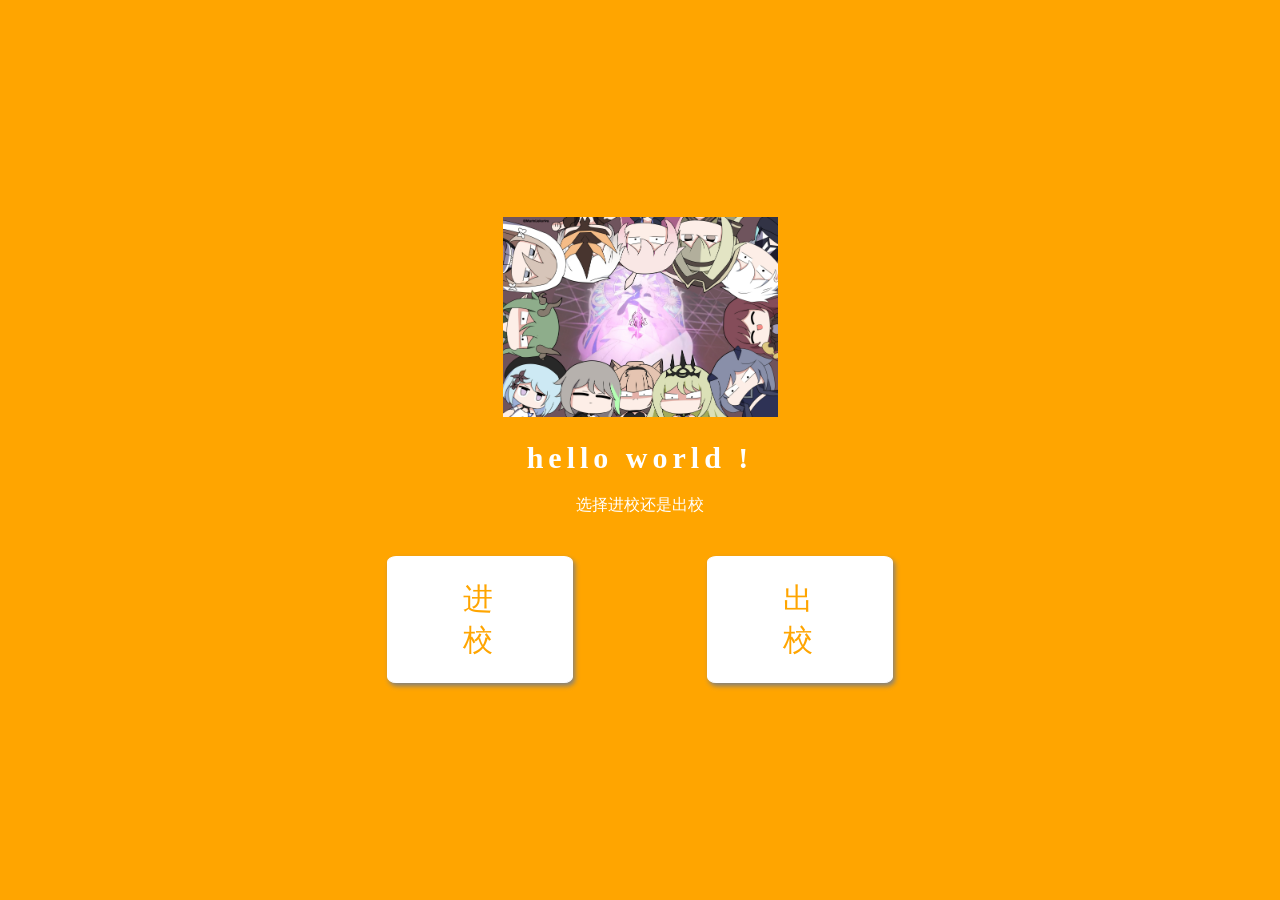
==== jjl/index.html @ 0a3acf49 "2" ====
<!DOCTYPE html>

<head>
    <meta charset="UTF-8">
    <title>进/出校</title>
    <link rel="stylesheet" type="text/css" href="mystyle.css">
</head>
    <body>
        <div class="box">

            <div class="top">
                <img src="img/look.jpg" alt="">
                <h1>hello world !</h1>
                <p>选择进校还是出校</p>
            </div>
            <div class="bottom">
                <ul>
                    <li>
                        <a href="jinxiao.html">
                            <img src="" alt="">
                            <span>进校</span>
                        </a>
                    </li>
                    <li>
                        <a href="chuxiao.html">
                            <img src="" alt="">
                            <span>出校</span>
                        </a>
                    </li>
                </ul>

            </div>

        </div>
    
    </body>
</html>
---- jjl/mystyle.css ----
*{
    margin: 0;
    padding: 0;
}
/*
body{
    font-size: 16px; /*控制整个页面，和下面的只能二选一控制*/
    /*
}
*/

.box{
    display: flex;/*弹性布局*/
    flex-wrap: wrap;
    align-content: center;/*上下居中*/
    width: 100%;
    height: 100vh;
    background: orange;
}

.top{
    width: 100%;
    /*
    background:blueviolet;
    */
    text-align: center;
    /*
    color: black; /*控制top下的颜色，同样只能二选一*/
    
    /*
    padding-top: 10%;/*距离顶部距离*/



}

.top img{
    width: 275px;
    height: 200px;
    border-radius: 0%;/*圆角*/
}

.top h1{
    color:white;
    font-size: 30px;
    margin: 20px 0;
    letter-spacing: 5px;
}

.top p{
    color:white;
}

.bottom{
    width: 100%;
    margin-top: 40px;
   /*
    background: red;
    */
    
}

.box ul{
    display: flex;
    justify-content: space-around;
    width: 50%;
    background: orange;
    margin: auto;
}

.box ul li{
    list-style: none; /*标签前面的小点*/
    width: 10%;
    padding: 60px;
    background:white;
    border:1px solid white ;
    border-radius: 5%;
    box-shadow: 2px 3px 5px gray;
}

.box ul li a{
    display: flex;
    width: 100%;
    height: 5px;
    align-content: center;
    flex-wrap: wrap;
    text-decoration: none;/*下划线*/
    color:orange;
    justify-content: center;
}

/*
.box ul li img{
    width: ;
    height: ;
}
*/

.box ul li span{
    display: block;
    width: 100%;
    text-align: center;
    font-size: 30px;
    margin: 20px 0;
    letter-spacing: 5px;
}


.time h3{
    color: red;
    font-size: 16px 0;
}

.date h4{
    color: red;
    font-size: 16px 0;
}

/*进校*/
.cx_box{
    display: flex;/*弹性布局*/
    flex-wrap: wrap;  
    justify-content: center;


}

.cx{
    width: 100%;
    /*
    background:blueviolet;
    */
    text-align: center;
    /*
    color: black; /*控制top下的颜色，同样只能二选一*/
    
    /*
    padding-top: 10%;/*距离顶部距离*/



}

.cx img{
    width: 370px;
    height: 358px;
    border-radius: 0%;/*圆角*/
}

.cx h1{
    color:black;
    font-size: 30px;
    margin: 20px 0;
    letter-spacing: 5px;
}

.cx p{
    color:black;
}



.cx_mune{
    width: 100%;
    margin-top: 1px;
   /*
    background: red;
    */
    
}

.cx_box ul{
    display: flex;
    justify-content: space-around;
    align-content: center;
    flex-wrap: wrap;
    width: 90%;
    background: gray;
    margin: auto;
}

.cx_box ul li{
    list-style: none; /*标签前面的小点*/
    width: 10%;
    padding: 1px;
    background:gray;

}


.time{
    font-size: 60px;
    color: red;
}

.date{
    color:red;
    font-size: 14px;
    letter-spacing: 0.3px;
    text-transform: uppercase;
}

/*进校*/
.jx_box{
    display: flex;/*弹性布局*/
    flex-wrap: wrap;  
    justify-content: center;


}

.jx{
    width: 100%;
    /*
    background:blueviolet;
    */
    text-align: center;
    /*
    color: black; /*控制top下的颜色，同样只能二选一*/
    
    /*
    padding-top: 10%;/*距离顶部距离*/



}

.jx img{
    width: 370px;
    height: 358px;
    border-radius: 0%;/*圆角*/
}

.jx h1{
    color:black;
    font-size: 30px;
    margin: 20px 0;
    letter-spacing: 5px;
}

.jx p{
    color:black;
}




.jx_mune{
    width: 100%;
    margin-top: 1px;
   /*
    background: red;
    */
    
}

.jx_box ul{
    display: flex;
    justify-content: space-around;
    align-content: center;
    flex-wrap: wrap;
    width: 90%;
    background: gray;
    margin: auto;
}

.jx_box ul li{
    list-style: none; /*标签前面的小点*/
    width: 10%;
    padding: 1px;
    background:gray;

}
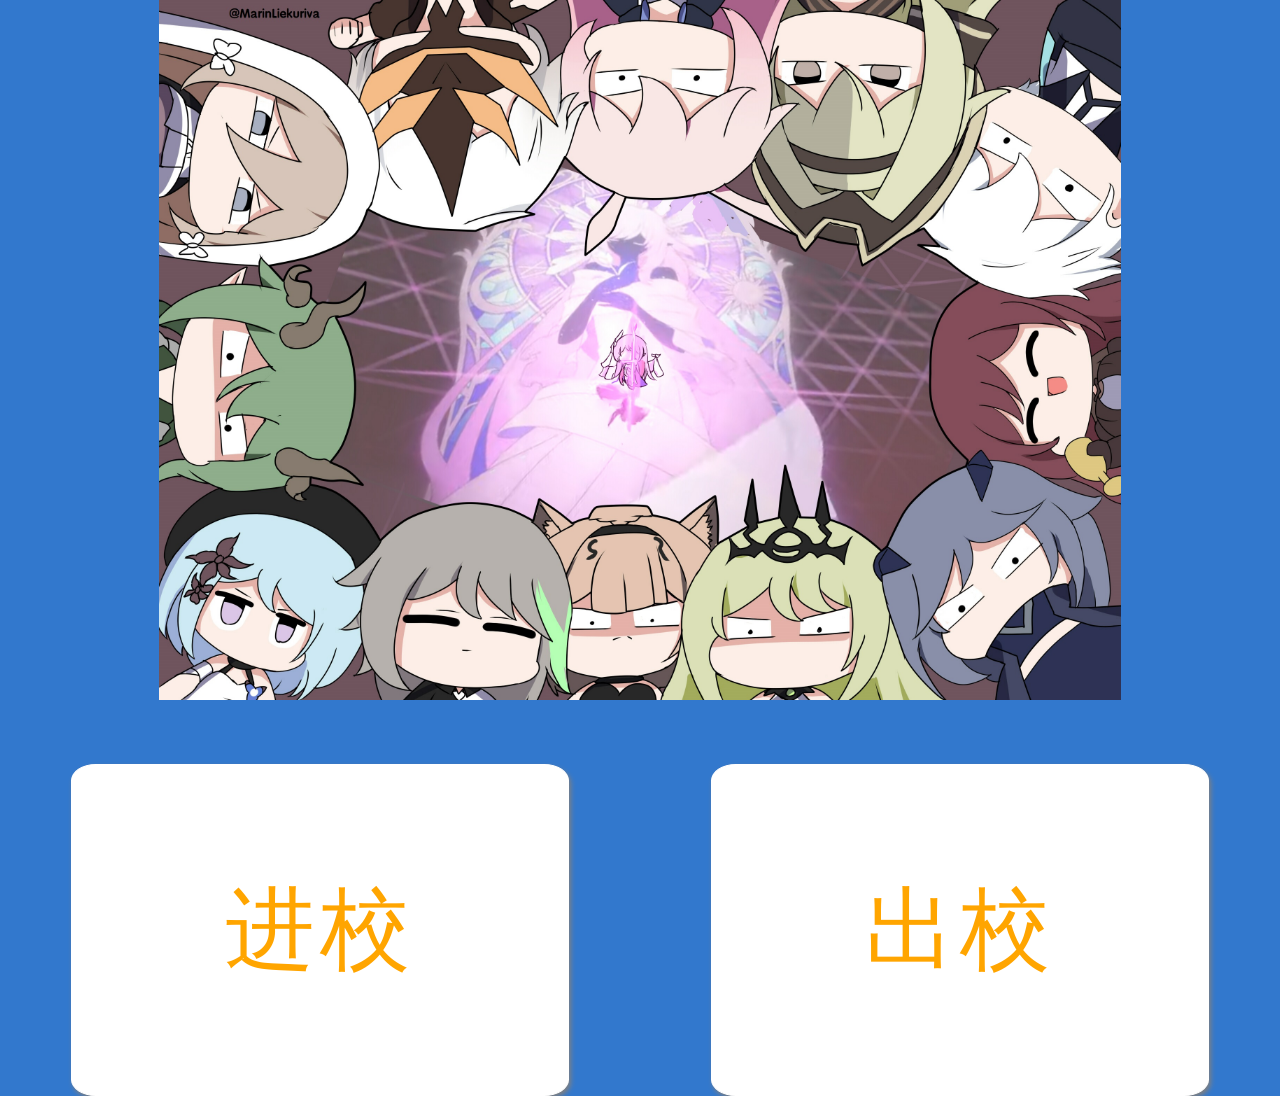
==== commit 383fac6d: "10.1" ====
--- a/jjl/index.html
+++ b/jjl/index.html
@@ -10,8 +10,8 @@
 
             <div class="top">
                 <img src="img/look.jpg" alt="">
-                <h1>hello world !</h1>
-                <p>选择进校还是出校</p>
+                <h1></h1>
+                <p></p>
             </div>
             <div class="bottom">
                 <ul>
--- a/jjl/mystyle.css
+++ b/jjl/mystyle.css
@@ -12,10 +12,11 @@
 .box{
     display: flex;/*弹性布局*/
     flex-wrap: wrap;
-    align-content: center;/*上下居中*/
+    /*
+    align-content: center;上下居中*/
     width: 100%;
     height: 100vh;
-    background: orange;
+    background: #3278cd;
 }
 
 .top{
@@ -35,8 +36,8 @@
 }
 
 .top img{
-    width: 275px;
-    height: 200px;
+    width: 962.5px;
+    height: 700px;
     border-radius: 0%;/*圆角*/
 }
 
@@ -63,15 +64,17 @@
 .box ul{
     display: flex;
     justify-content: space-around;
-    width: 50%;
-    background: orange;
+    width: 100%;
+    background: #3278cd;
     margin: auto;
 }
 
 .box ul li{
     list-style: none; /*标签前面的小点*/
-    width: 10%;
-    padding: 60px;
+    width: 20%;
+/*按钮宽度*/
+    padding: 120px;
+/*高度*/
     background:white;
     border:1px solid white ;
     border-radius: 5%;
@@ -81,7 +84,7 @@
 .box ul li a{
     display: flex;
     width: 100%;
-    height: 5px;
+    height: 90px;
     align-content: center;
     flex-wrap: wrap;
     text-decoration: none;/*下划线*/
@@ -100,7 +103,7 @@
     display: block;
     width: 100%;
     text-align: center;
-    font-size: 30px;
+    font-size: 90px;
     margin: 20px 0;
     letter-spacing: 5px;
 }
@@ -116,7 +119,7 @@
     font-size: 16px 0;
 }
 
-/*进校*/
+/*出校*/
 .cx_box{
     display: flex;/*弹性布局*/
     flex-wrap: wrap;  
@@ -141,21 +144,42 @@
 
 }
 
-.cx img{
-    width: 370px;
-    height: 358px;
+.renimg img{
+    width: 396px;
+    height: 528px;
     border-radius: 0%;/*圆角*/
+}
+
+.cximg img{
+	width:308px;
+	height:298px;
 }
 
 .cx h1{
     color:black;
-    font-size: 30px;
-    margin: 20px 0;
-    letter-spacing: 5px;
-}
-
+	font-weight:normal;/*字体加粗取消*/
+    font-size: 90px;
+    margin: 10px 0;
+    letter-spacing: 1px;
+}
+
+.cx br{
+	display:inline;
+   	line-height:10px;
+}
+
+.cx h2{
+	color:black;
+	font-weight:normal;/*字体加粗取消*/
+    font-size: 90px;
+    margin: 1px 0;
+    letter-spacing: 1px;
+    line-height: 105px;
+    
+}
 .cx p{
-    color:black;
+  	font-size:50px;
+	color:black;
 }
 
 
@@ -177,6 +201,7 @@
     width: 90%;
     background: gray;
     margin: auto;
+   
 }
 
 .cx_box ul li{
@@ -189,8 +214,12 @@
 
 
 .time{
-    font-size: 60px;
+    font-size: 80px;
     color: red;
+}
+
+.cx h3{
+	font-weight:normal;
 }
 
 .date{
@@ -225,20 +254,42 @@
 
 }
 
-.jx img{
-    width: 370px;
-    height: 358px;
+.renimg img{
+    width: 396px;
+    height: 528px;
     border-radius: 0%;/*圆角*/
+}
+
+.jximg img{
+    width: 308px;
+    height: 298px;
 }
 
 .jx h1{
     color:black;
-    font-size: 30px;
-    margin: 20px 0;
-    letter-spacing: 5px;
+    font-weight: normal;
+    font-size: 90px;
+    margin: 10px 0;
+    letter-spacing: 1px;
+}
+
+.jx br{
+    display: inline;
+    line-height: 10px;
+}
+
+.jx h2{
+    color: black;
+    font-weight: normal;
+    font-size: 90px;
+    margin: 1px 0;
+    letter-spacing: 1px;
+    line-height: 105px;
+
 }
 
 .jx p{
+    font-size: 50px;
     color:black;
 }
 
@@ -270,4 +321,10 @@
     padding: 1px;
     background:gray;
 
-}+}
+
+
+.jx h3{
+	font-weight:normal;
+}
+
